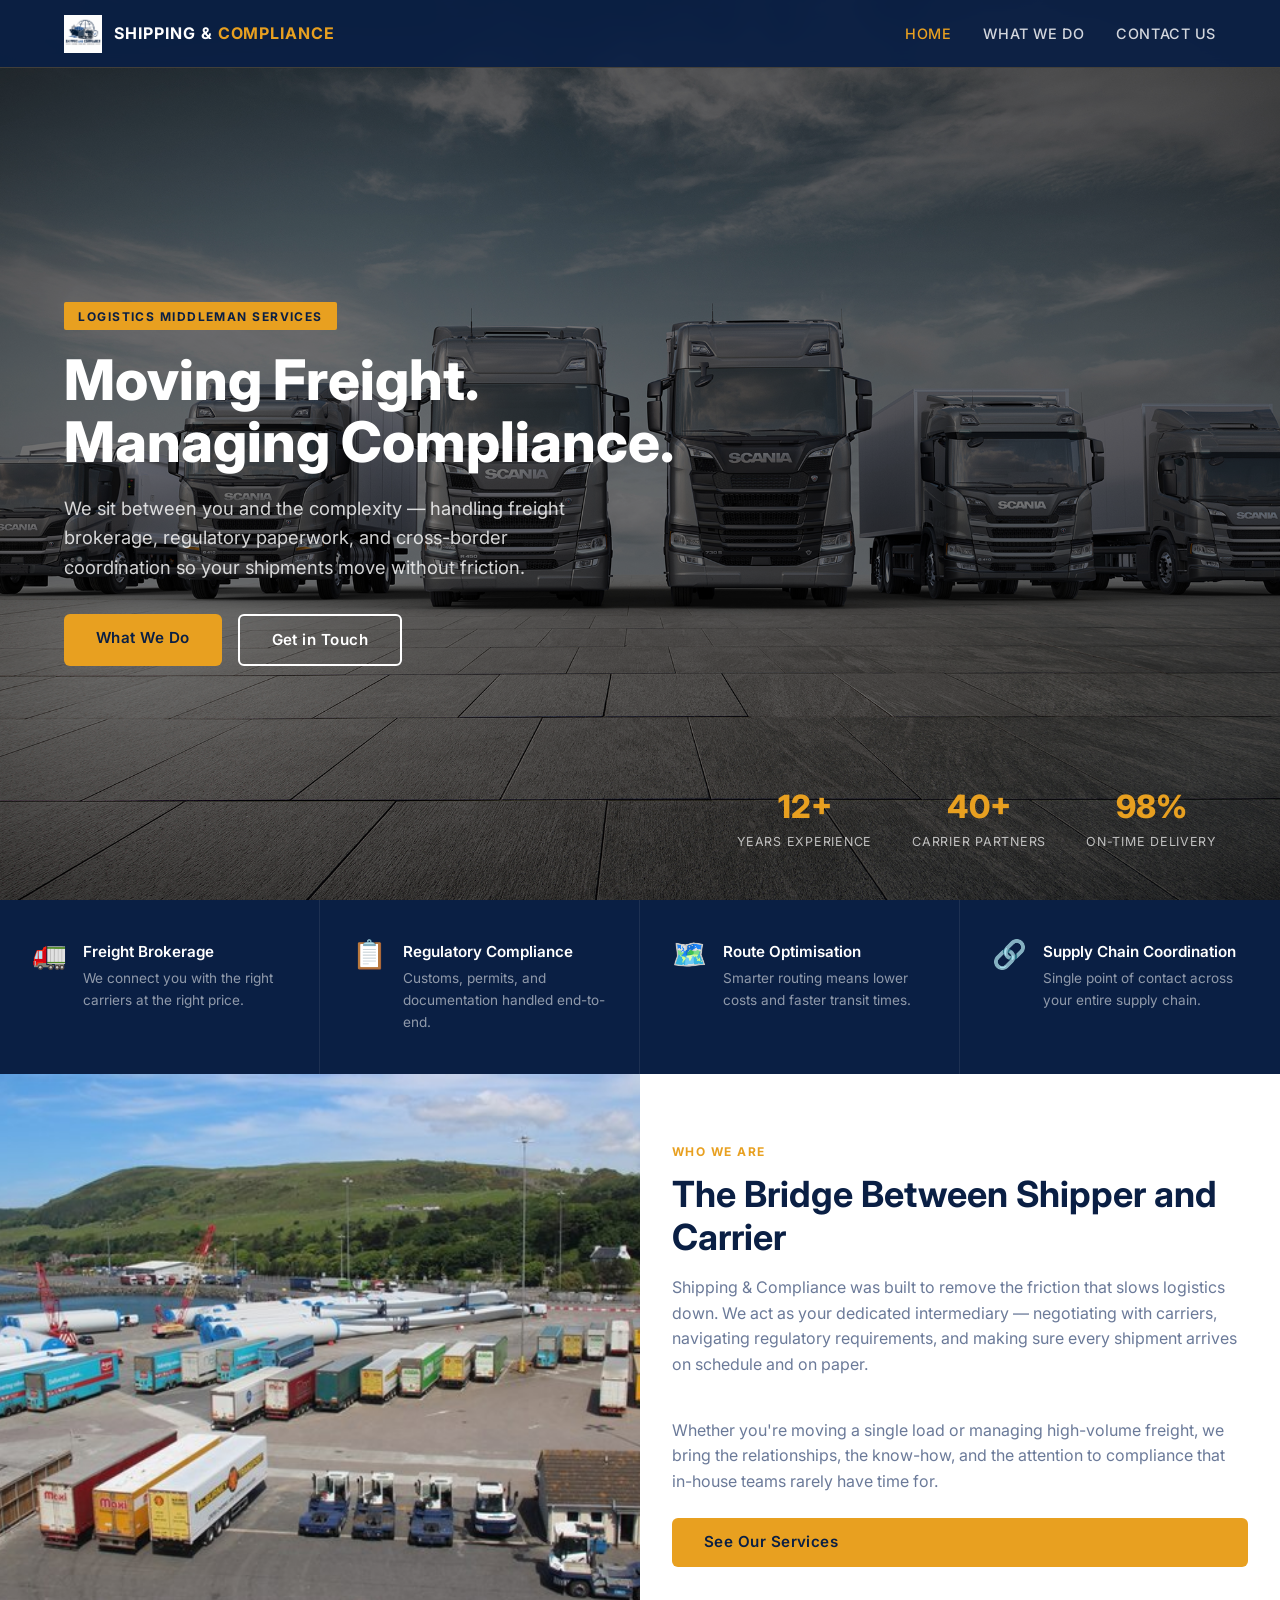
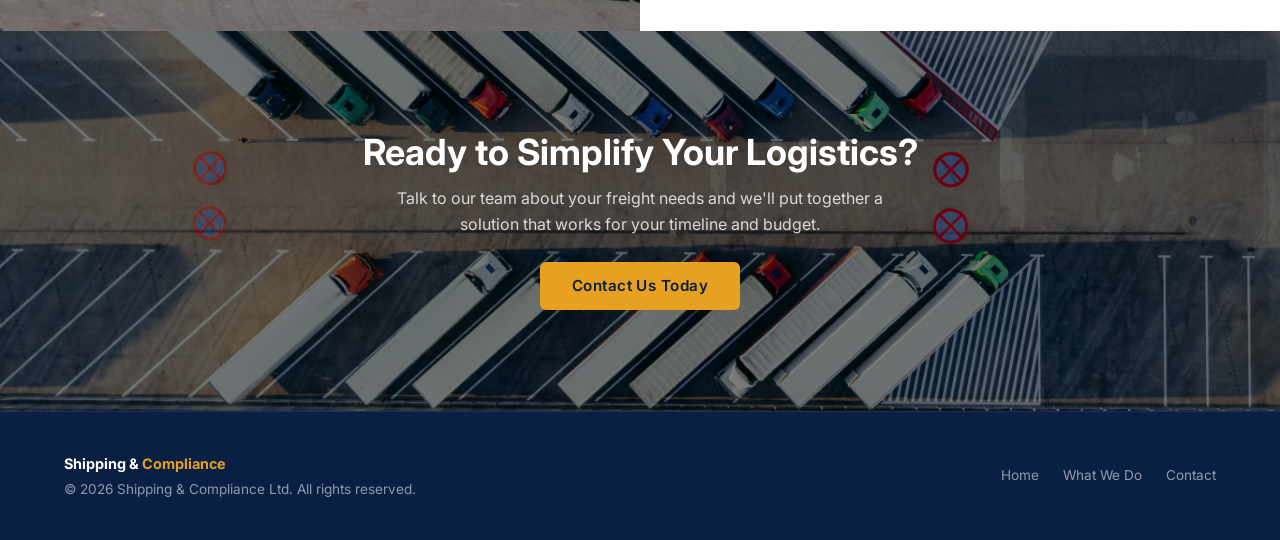
==== index.html @ 695763ca "Add files via upload" ====
<!DOCTYPE html>
<html lang="en">
<head>
  <meta charset="UTF-8" />
  <meta name="viewport" content="width=device-width, initial-scale=1.0" />
  <!-- PAGE TITLE: This appears on the browser tab -->
  <title>Shipping & Compliance — Logistics Middleman Services</title>
  <link rel="preconnect" href="https://fonts.googleapis.com" />
  <link rel="preconnect" href="https://fonts.gstatic.com" crossorigin />
  <link href="https://fonts.googleapis.com/css2?family=Inter:wght@400;500;600;700;800&display=swap" rel="stylesheet" />
  <link rel="stylesheet" href="styles.css" />
</head>
<body>

  <!-- =====================================================
       NAV BAR (appears at the top of every page)
       ===================================================== -->
  <nav class="nav">
    <div class="nav-logo">
      <!-- LOGO: Replace "Scania-logo-3000x3000.png" with the filename of your real logo once you have it.
           Just drop the new image file into the same folder as this file and update the name here. -->
      <img src="b07b1ca0-15f2-4ee8-ba8f-651d397db113.png" alt="Shipping &amp; Compliance" />
      <!-- COMPANY NAME in the nav bar. The word after the & is highlighted in amber. -->
      <div class="nav-brand">Shipping &amp; <span>Compliance</span></div>
    </div>
    <!-- NAV LINKS: These are the three menu items. Change the visible text if needed,
         but don't change the href="..." parts — those link to the other pages. -->
    <ul class="nav-links">
      <li><a href="index.html" class="active">Home</a></li>
      <li><a href="what-we-do.html">What We Do</a></li>
      <li><a href="contact.html">Contact Us</a></li>
    </ul>
  </nav>

  <!-- =====================================================
       HERO — the big full-screen section at the top
       ===================================================== -->
  <section class="hero">
    <div class="hero-bg"></div>
    <div class="hero-content">

      <!-- EYEBROW: Small label above the main headline -->
      <span class="hero-eyebrow">Logistics Middleman Services</span>

      <!-- MAIN HEADLINE: The big bold text on the splash page -->
      <h1>Moving Freight.<br>Managing Compliance.</h1>

      <!-- HERO PARAGRAPH: One or two sentences describing what the company does -->
      <p>We sit between you and the complexity — handling freight brokerage, regulatory paperwork, and cross-border coordination so your shipments move without friction.</p>

      <!-- BUTTONS: Change the visible button text here if you like -->
      <div class="hero-ctas">
        <a href="what-we-do.html" class="btn btn-primary">What We Do</a>
        <a href="contact.html" class="btn btn-outline">Get in Touch</a>
      </div>
    </div>

    <!-- STATS: Three numbers shown bottom-right on the hero image.
         Update the numbers and labels to reflect real figures. -->
    <div class="hero-stats">
      <div class="stat">
        <div class="stat-number">12+</div>         <!-- e.g. "15+" -->
        <div class="stat-label">Years Experience</div>
      </div>
      <div class="stat">
        <div class="stat-number">40+</div>         <!-- e.g. "60+" -->
        <div class="stat-label">Carrier Partners</div>
      </div>
      <div class="stat">
        <div class="stat-number">98%</div>         <!-- e.g. "99%" -->
        <div class="stat-label">On-Time Delivery</div>
      </div>
    </div>
  </section>

  <!-- =====================================================
       INTRO STRIP — four highlights just below the hero.
       Each block has an icon, a short heading, and one line of text.
       You can change the emoji icons too — just paste a different one in.
       ===================================================== -->
  <div class="intro-strip">

    <div class="intro-item">
      <div class="intro-icon">🚛</div>  <!-- icon -->
      <div>
        <h3>Freight Brokerage</h3>  <!-- short heading -->
        <p>We connect you with the right carriers at the right price.</p>  <!-- one-liner -->
      </div>
    </div>

    <div class="intro-item">
      <div class="intro-icon">📋</div>
      <div>
        <h3>Regulatory Compliance</h3>
        <p>Customs, permits, and documentation handled end-to-end.</p>
      </div>
    </div>

    <div class="intro-item">
      <div class="intro-icon">🗺️</div>
      <div>
        <h3>Route Optimisation</h3>
        <p>Smarter routing means lower costs and faster transit times.</p>
      </div>
    </div>

    <div class="intro-item">
      <div class="intro-icon">🔗</div>
      <div>
        <h3>Supply Chain Coordination</h3>
        <p>Single point of contact across your entire supply chain.</p>
      </div>
    </div>

  </div>

  <!-- =====================================================
       "WHO WE ARE" SPLIT SECTION — image on the left, text on the right
       ===================================================== -->
  <div class="split">
    <div class="split-img">
      <!-- IMAGE: Replace the filename here when you have the real photo.
           The image should be in the same folder as this file. -->
      <img src="5006992_81ae799e.jpg" alt="Port logistics operations" />
    </div>
    <div class="split-content">
      <div class="section-header" style="margin-bottom:1rem;">
        <!-- SMALL LABEL above the heading -->
        <div class="eyebrow">Who We Are</div>
        <!-- SECTION HEADING -->
        <h2>The Bridge Between Shipper and Carrier</h2>
        <!-- FIRST PARAGRAPH -->
        <p>Shipping &amp; Compliance was built to remove the friction that slows logistics down. We act as your dedicated intermediary — negotiating with carriers, navigating regulatory requirements, and making sure every shipment arrives on schedule and on paper.</p>
      </div>
      <!-- SECOND PARAGRAPH -->
      <p style="color:#6b7a99; margin-bottom:1.5rem;">Whether you're moving a single load or managing high-volume freight, we bring the relationships, the know-how, and the attention to compliance that in-house teams rarely have time for.</p>
      <!-- BUTTON TEXT -->
      <a href="what-we-do.html" class="btn btn-primary">See Our Services</a>
    </div>
  </div>

  <!-- =====================================================
       BOTTOM BANNER — full-width image with a call-to-action overlay
       ===================================================== -->
  <div class="img-banner">
    <!-- IMAGE: Replace filename when you have the real photo -->
    <img src="pexels-photo-2800121.jpeg" alt="Trucks at logistics depot" />
    <div class="img-banner-content">
      <!-- BANNER HEADING -->
      <h2>Ready to Simplify Your Logistics?</h2>
      <!-- BANNER PARAGRAPH -->
      <p>Talk to our team about your freight needs and we'll put together a solution that works for your timeline and budget.</p>
      <!-- BUTTON TEXT -->
      <a href="contact.html" class="btn btn-primary">Contact Us Today</a>
    </div>
  </div>

  <!-- =====================================================
       FOOTER
       ===================================================== -->
  <footer class="footer">
    <div>
      <!-- COMPANY NAME in the footer -->
      <div class="footer-brand">Shipping &amp; <span>Compliance</span></div>
      <!-- COPYRIGHT LINE: Update the year and legal company name if needed -->
      <div style="margin-top:0.25rem;">&copy; 2026 Shipping &amp; Compliance Ltd. All rights reserved.</div>
    </div>
    <div class="footer-links">
      <a href="index.html">Home</a>
      <a href="what-we-do.html">What We Do</a>
      <a href="contact.html">Contact</a>
    </div>
  </footer>

</body>
</html>
---- styles.css ----
/* ── Reset & Base ─────────────────────────────────────────── */
*, *::before, *::after { box-sizing: border-box; margin: 0; padding: 0; }

:root {
  --navy:      #0a1f44;
  --navy-mid:  #1e3a6e;
  --amber:     #e8a020;
  --amber-dk:  #c4861a;
  --light:     #f4f7fc;
  --muted:     #6b7a99;
  --white:     #ffffff;
  --radius:    6px;
  --transition: 0.25s ease;
}

html { scroll-behavior: smooth; }

body {
  font-family: 'Inter', sans-serif;
  color: var(--navy);
  background: var(--white);
  line-height: 1.6;
}

img { display: block; max-width: 100%; }

a { color: inherit; text-decoration: none; }

/* ── Typography ───────────────────────────────────────────── */
h1 { font-size: clamp(2rem, 5vw, 3.5rem); font-weight: 800; line-height: 1.1; }
h2 { font-size: clamp(1.5rem, 3vw, 2.25rem); font-weight: 700; line-height: 1.2; }
h3 { font-size: 1.15rem; font-weight: 600; }
p  { color: #374151; }

/* ── Nav ──────────────────────────────────────────────────── */
.nav {
  position: fixed;
  top: 0; left: 0; right: 0;
  z-index: 100;
  display: flex;
  align-items: center;
  justify-content: space-between;
  padding: 0 5%;
  height: 68px;
  background: rgba(10, 31, 68, 0.94);
  backdrop-filter: blur(8px);
  border-bottom: 1px solid rgba(232, 160, 32, 0.25);
}

.nav-logo {
  display: flex;
  align-items: center;
  gap: 12px;
}

.nav-logo img {
  height: 38px;
  width: auto;
}

.nav-brand {
  font-size: 1rem;
  font-weight: 700;
  color: var(--white);
  text-transform: uppercase;
  letter-spacing: 0.06em;
  line-height: 1.2;
}

.nav-brand span { color: var(--amber); }

.nav-links {
  display: flex;
  gap: 2rem;
  list-style: none;
}

.nav-links a {
  color: rgba(255,255,255,0.82);
  font-size: 0.9rem;
  font-weight: 500;
  letter-spacing: 0.04em;
  text-transform: uppercase;
  transition: color var(--transition);
}

.nav-links a:hover,
.nav-links a.active { color: var(--amber); }

/* ── Buttons ──────────────────────────────────────────────── */
.btn {
  display: inline-block;
  padding: 0.75rem 2rem;
  border-radius: var(--radius);
  font-weight: 600;
  font-size: 0.95rem;
  letter-spacing: 0.03em;
  transition: all var(--transition);
  cursor: pointer;
  border: none;
}

.btn-primary {
  background: var(--amber);
  color: var(--navy);
}
.btn-primary:hover { background: var(--amber-dk); transform: translateY(-1px); }

.btn-outline {
  background: transparent;
  border: 2px solid var(--white);
  color: var(--white);
}
.btn-outline:hover { background: var(--white); color: var(--navy); }

/* ── Hero ─────────────────────────────────────────────────── */
.hero {
  position: relative;
  min-height: 100vh;
  display: flex;
  align-items: center;
  overflow: hidden;
}

.hero-bg {
  position: absolute;
  inset: 0;
  background-image: url('image-674066965.jpg');
  background-size: cover;
  background-position: center 40%;
  filter: brightness(0.45);
}

.hero-content {
  position: relative;
  z-index: 2;
  max-width: 760px;
  padding: 0 5%;
  padding-top: 68px;
}

.hero-eyebrow {
  display: inline-block;
  background: var(--amber);
  color: var(--navy);
  font-size: 0.75rem;
  font-weight: 700;
  letter-spacing: 0.12em;
  text-transform: uppercase;
  padding: 0.3rem 0.9rem;
  border-radius: 2px;
  margin-bottom: 1.25rem;
}

.hero-content h1 { color: var(--white); margin-bottom: 1.25rem; }

.hero-content p {
  color: rgba(255,255,255,0.82);
  font-size: 1.15rem;
  max-width: 520px;
  margin-bottom: 2rem;
}

.hero-ctas { display: flex; gap: 1rem; flex-wrap: wrap; }

.hero-stats {
  position: absolute;
  bottom: 3rem;
  right: 5%;
  z-index: 2;
  display: flex;
  gap: 2.5rem;
}

.stat { text-align: center; }
.stat-number { font-size: 2rem; font-weight: 800; color: var(--amber); }
.stat-label  { font-size: 0.78rem; color: rgba(255,255,255,0.7); text-transform: uppercase; letter-spacing: 0.06em; }

/* ── Section base ─────────────────────────────────────────── */
.section { padding: 5rem 5%; }
.section-light { background: var(--light); }
.section-navy  { background: var(--navy); }

.section-header { max-width: 680px; margin-bottom: 3.5rem; }
.section-header .eyebrow {
  display: inline-block;
  color: var(--amber);
  font-size: 0.75rem;
  font-weight: 700;
  letter-spacing: 0.12em;
  text-transform: uppercase;
  margin-bottom: 0.75rem;
}
.section-header h2 { margin-bottom: 0.75rem; }
.section-header p { color: var(--muted); }

/* ── Intro strip (index) ──────────────────────────────────── */
.intro-strip {
  background: var(--navy);
  display: grid;
  grid-template-columns: repeat(auto-fit, minmax(220px, 1fr));
  gap: 0;
}

.intro-item {
  padding: 2.5rem 2rem;
  border-right: 1px solid rgba(255,255,255,0.08);
  display: flex;
  align-items: flex-start;
  gap: 1rem;
}

.intro-item:last-child { border-right: none; }

.intro-icon {
  font-size: 1.75rem;
  line-height: 1;
  flex-shrink: 0;
}

.intro-item h3 { color: var(--white); font-size: 0.95rem; margin-bottom: 0.25rem; }
.intro-item p  { color: rgba(255,255,255,0.55); font-size: 0.85rem; }

/* ── Split image section ──────────────────────────────────── */
.split {
  display: grid;
  grid-template-columns: 1fr 1fr;
  min-height: 480px;
}

.split-img { overflow: hidden; }
.split-img img { width: 100%; height: 100%; object-fit: cover; }

.split-content {
  display: flex;
  flex-direction: column;
  justify-content: center;
  padding: 4rem 5%;
}

.split-content h2 { margin-bottom: 1rem; }
.split-content p  { color: var(--muted); margin-bottom: 1.5rem; }

/* ── Services grid ────────────────────────────────────────── */
.services-grid {
  display: grid;
  grid-template-columns: repeat(auto-fit, minmax(280px, 1fr));
  gap: 1.5rem;
}

.service-card {
  background: var(--white);
  border: 1px solid #e5e9f0;
  border-radius: var(--radius);
  padding: 2rem;
  transition: box-shadow var(--transition), transform var(--transition);
}

.service-card:hover {
  box-shadow: 0 8px 32px rgba(10,31,68,0.12);
  transform: translateY(-3px);
}

.service-icon {
  font-size: 2rem;
  margin-bottom: 1rem;
  line-height: 1;
}

.service-card h3 { margin-bottom: 0.5rem; }
.service-card p  { font-size: 0.9rem; color: var(--muted); }

/* ── Full-width image banner ──────────────────────────────── */
.img-banner {
  position: relative;
  height: 380px;
  overflow: hidden;
}

.img-banner img {
  width: 100%;
  height: 100%;
  object-fit: cover;
  object-position: center 55%;
  filter: brightness(0.5);
}

.img-banner-content {
  position: absolute;
  inset: 0;
  display: flex;
  flex-direction: column;
  align-items: center;
  justify-content: center;
  text-align: center;
  padding: 0 5%;
}

.img-banner-content h2 { color: var(--white); margin-bottom: 0.75rem; }
.img-banner-content p  { color: rgba(255,255,255,0.8); max-width: 520px; margin-bottom: 1.5rem; }

/* ── What We Do page ──────────────────────────────────────── */
.page-hero {
  position: relative;
  height: 420px;
  overflow: hidden;
  display: flex;
  align-items: flex-end;
}

.page-hero-bg {
  position: absolute;
  inset: 0;
  background-size: cover;
  background-position: center;
  filter: brightness(0.4);
}

.page-hero-content {
  position: relative;
  z-index: 2;
  padding: 0 5% 3.5rem;
}

.page-hero-content .eyebrow {
  display: inline-block;
  color: var(--amber);
  font-size: 0.75rem;
  font-weight: 700;
  letter-spacing: 0.12em;
  text-transform: uppercase;
  margin-bottom: 0.6rem;
}

.page-hero-content h1 { color: var(--white); }

/* ── Process steps ────────────────────────────────────────── */
.process-steps {
  display: grid;
  grid-template-columns: repeat(auto-fit, minmax(200px, 1fr));
  gap: 2rem;
  counter-reset: steps;
}

.step {
  position: relative;
  padding-top: 1.5rem;
  counter-increment: steps;
}

.step::before {
  content: counter(steps, decimal-leading-zero);
  display: block;
  font-size: 2.5rem;
  font-weight: 800;
  color: var(--amber);
  opacity: 0.6;
  line-height: 1;
  margin-bottom: 0.75rem;
}

.step h3 { color: var(--white); margin-bottom: 0.4rem; }
.step p  { color: rgba(255,255,255,0.55); font-size: 0.88rem; }

/* ── Contact page ─────────────────────────────────────────── */
.contact-grid {
  display: grid;
  grid-template-columns: 1fr 1.4fr;
  gap: 4rem;
  max-width: 1100px;
}

.contact-info h2 { margin-bottom: 1rem; }
.contact-info > p { color: var(--muted); margin-bottom: 2rem; }

.contact-detail {
  display: flex;
  gap: 1rem;
  margin-bottom: 1.5rem;
  align-items: flex-start;
}

.contact-detail-icon {
  font-size: 1.2rem;
  flex-shrink: 0;
  margin-top: 2px;
}

.contact-detail h4 { font-size: 0.85rem; color: var(--muted); text-transform: uppercase; letter-spacing: 0.06em; margin-bottom: 0.2rem; }
.contact-detail p  { font-size: 0.95rem; color: var(--navy); }

/* ── Form ─────────────────────────────────────────────────── */
.form-group { margin-bottom: 1.25rem; }

.form-row { display: grid; grid-template-columns: 1fr 1fr; gap: 1.25rem; }

label {
  display: block;
  font-size: 0.82rem;
  font-weight: 600;
  color: var(--navy);
  letter-spacing: 0.04em;
  text-transform: uppercase;
  margin-bottom: 0.4rem;
}

input, textarea, select {
  width: 100%;
  padding: 0.7rem 1rem;
  border: 1.5px solid #d1d9e6;
  border-radius: var(--radius);
  font-family: inherit;
  font-size: 0.95rem;
  color: var(--navy);
  background: var(--white);
  transition: border-color var(--transition);
  outline: none;
}

input:focus, textarea:focus, select:focus { border-color: var(--amber); }
textarea { resize: vertical; min-height: 130px; }

.form-note {
  font-size: 0.78rem;
  color: var(--muted);
  margin-top: 0.75rem;
}

/* ── Footer ───────────────────────────────────────────────── */
.footer {
  background: var(--navy);
  color: rgba(255,255,255,0.55);
  padding: 2.5rem 5%;
  display: flex;
  align-items: center;
  justify-content: space-between;
  flex-wrap: wrap;
  gap: 1rem;
  font-size: 0.85rem;
  border-top: 1px solid rgba(255,255,255,0.08);
}

.footer-brand { font-weight: 700; color: var(--white); font-size: 0.9rem; }
.footer-brand span { color: var(--amber); }

.footer-links { display: flex; gap: 1.5rem; }
.footer-links a:hover { color: var(--amber); }

/* ── Responsive ───────────────────────────────────────────── */
@media (max-width: 900px) {
  .split { grid-template-columns: 1fr; }
  .split-img { height: 300px; }
  .contact-grid { grid-template-columns: 1fr; gap: 2.5rem; }
  .hero-stats { display: none; }
}

@media (max-width: 680px) {
  .nav-links { display: none; }
  .form-row { grid-template-columns: 1fr; }
  .intro-strip { grid-template-columns: 1fr 1fr; }
}
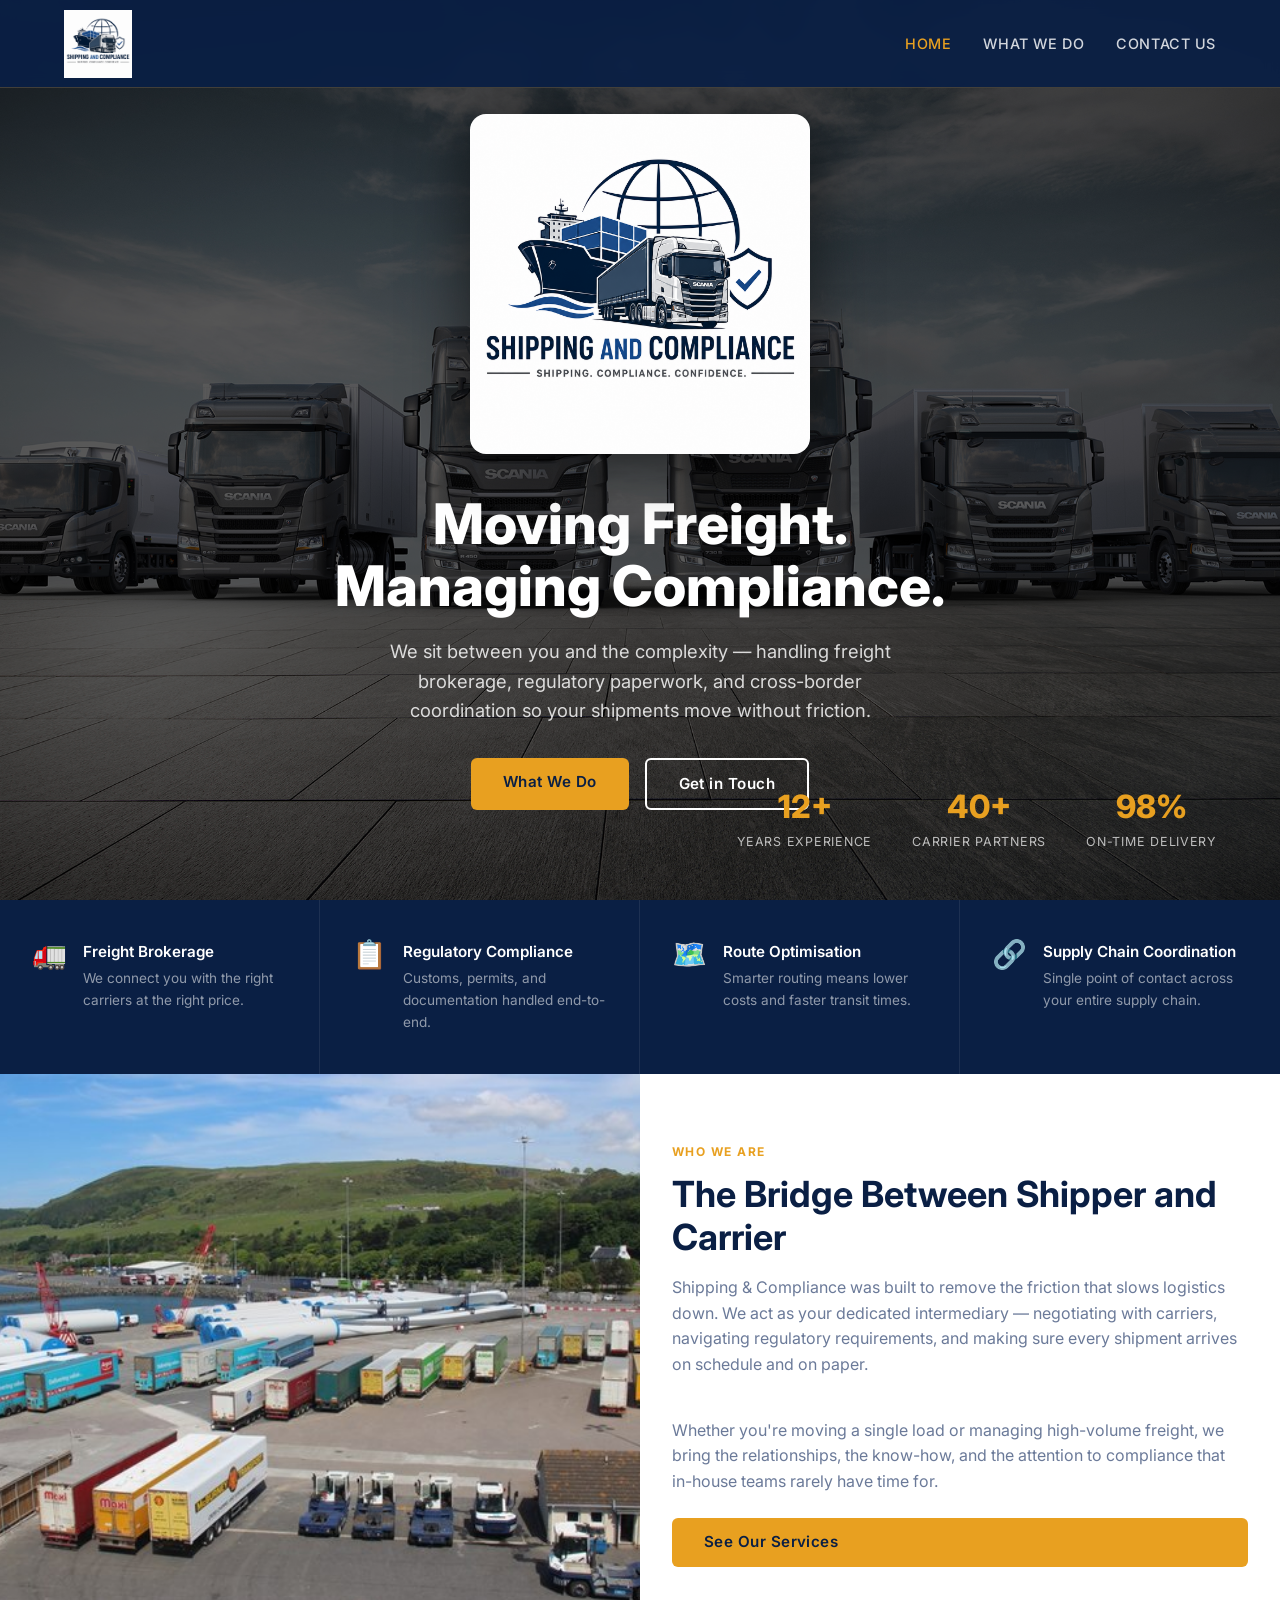
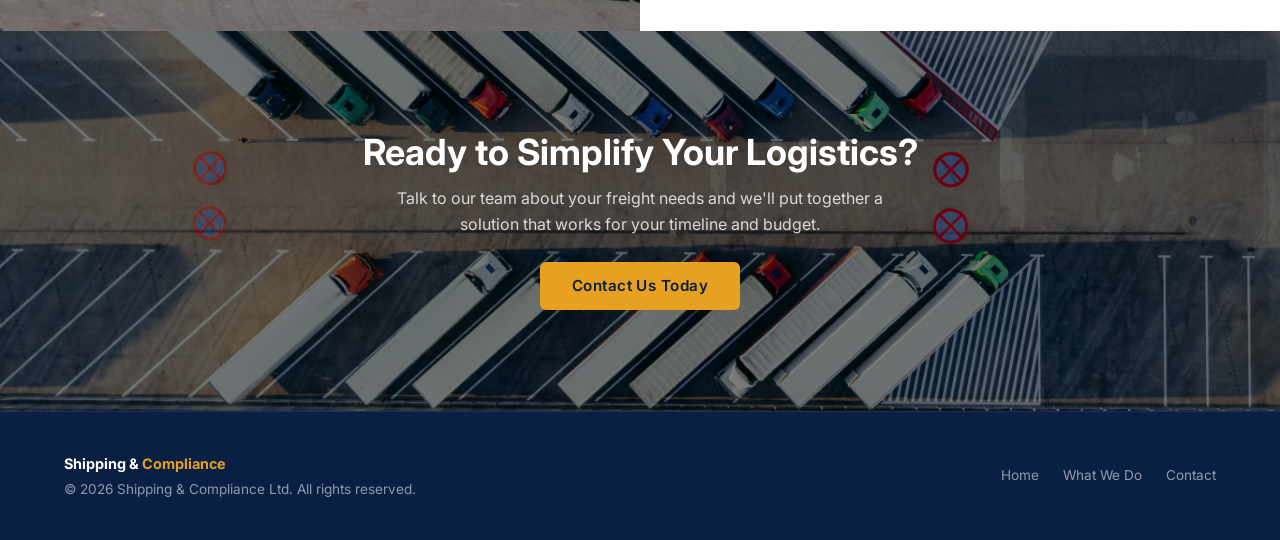
==== commit c8c1f55a: "Add files via upload" ====
--- a/index.html
+++ b/index.html
@@ -20,8 +20,6 @@
       <!-- LOGO: Replace "Scania-logo-3000x3000.png" with the filename of your real logo once you have it.
            Just drop the new image file into the same folder as this file and update the name here. -->
       <img src="b07b1ca0-15f2-4ee8-ba8f-651d397db113.png" alt="Shipping &amp; Compliance" />
-      <!-- COMPANY NAME in the nav bar. The word after the & is highlighted in amber. -->
-      <div class="nav-brand">Shipping &amp; <span>Compliance</span></div>
     </div>
     <!-- NAV LINKS: These are the three menu items. Change the visible text if needed,
          but don't change the href="..." parts — those link to the other pages. -->
@@ -37,10 +35,12 @@
        ===================================================== -->
   <section class="hero">
     <div class="hero-bg"></div>
-    <div class="hero-content">
+    <div class="hero-content hero-content--centered">
 
-      <!-- EYEBROW: Small label above the main headline -->
-      <span class="hero-eyebrow">Logistics Middleman Services</span>
+      <!-- HERO LOGO: The large logo displayed as the centrepiece of the splash page -->
+      <div class="hero-logo-wrap">
+        <img src="b07b1ca0-15f2-4ee8-ba8f-651d397db113.png" alt="Shipping &amp; Compliance" class="hero-logo" />
+      </div>
 
       <!-- MAIN HEADLINE: The big bold text on the splash page -->
       <h1>Moving Freight.<br>Managing Compliance.</h1>
--- a/styles.css
+++ b/styles.css
@@ -41,7 +41,7 @@
   align-items: center;
   justify-content: space-between;
   padding: 0 5%;
-  height: 68px;
+  height: 88px;
   background: rgba(10, 31, 68, 0.94);
   backdrop-filter: blur(8px);
   border-bottom: 1px solid rgba(232, 160, 32, 0.25);
@@ -54,7 +54,7 @@
 }
 
 .nav-logo img {
-  height: 38px;
+  height: 68px;
   width: auto;
 }
 
@@ -128,7 +128,7 @@
   background-image: url('image-674066965.jpg');
   background-size: cover;
   background-position: center 40%;
-  filter: brightness(0.45);
+  filter: brightness(0.35);
 }
 
 .hero-content {
@@ -137,6 +137,30 @@
   max-width: 760px;
   padding: 0 5%;
   padding-top: 68px;
+}
+
+.hero-content--centered {
+  max-width: 100%;
+  width: 100%;
+  display: flex;
+  flex-direction: column;
+  align-items: center;
+  text-align: center;
+  padding: 88px 5% 4rem;
+}
+
+.hero-content--centered p { margin-left: auto; margin-right: auto; }
+.hero-content--centered .hero-ctas { justify-content: center; }
+
+.hero-logo-wrap {
+  margin-bottom: 2.5rem;
+  filter: drop-shadow(0 8px 32px rgba(0,0,0,0.55));
+}
+
+.hero-logo {
+  width: clamp(200px, 30vw, 340px);
+  height: auto;
+  border-radius: 16px;
 }
 
 .hero-eyebrow {
@@ -363,15 +387,22 @@
 .step p  { color: rgba(255,255,255,0.55); font-size: 0.88rem; }
 
 /* ── Contact page ─────────────────────────────────────────── */
-.contact-grid {
+.contact-details-only { max-width: 860px; }
+
+.contact-details-grid {
   display: grid;
-  grid-template-columns: 1fr 1.4fr;
-  gap: 4rem;
-  max-width: 1100px;
-}
-
-.contact-info h2 { margin-bottom: 1rem; }
-.contact-info > p { color: var(--muted); margin-bottom: 2rem; }
+  grid-template-columns: repeat(auto-fit, minmax(220px, 1fr));
+  gap: 2rem;
+  margin-top: 2.5rem;
+}
+
+.contact-detail a {
+  color: var(--navy);
+  text-decoration: underline;
+  text-underline-offset: 3px;
+}
+
+.contact-detail a:hover { color: var(--amber-dk); }
 
 .contact-detail {
   display: flex;
